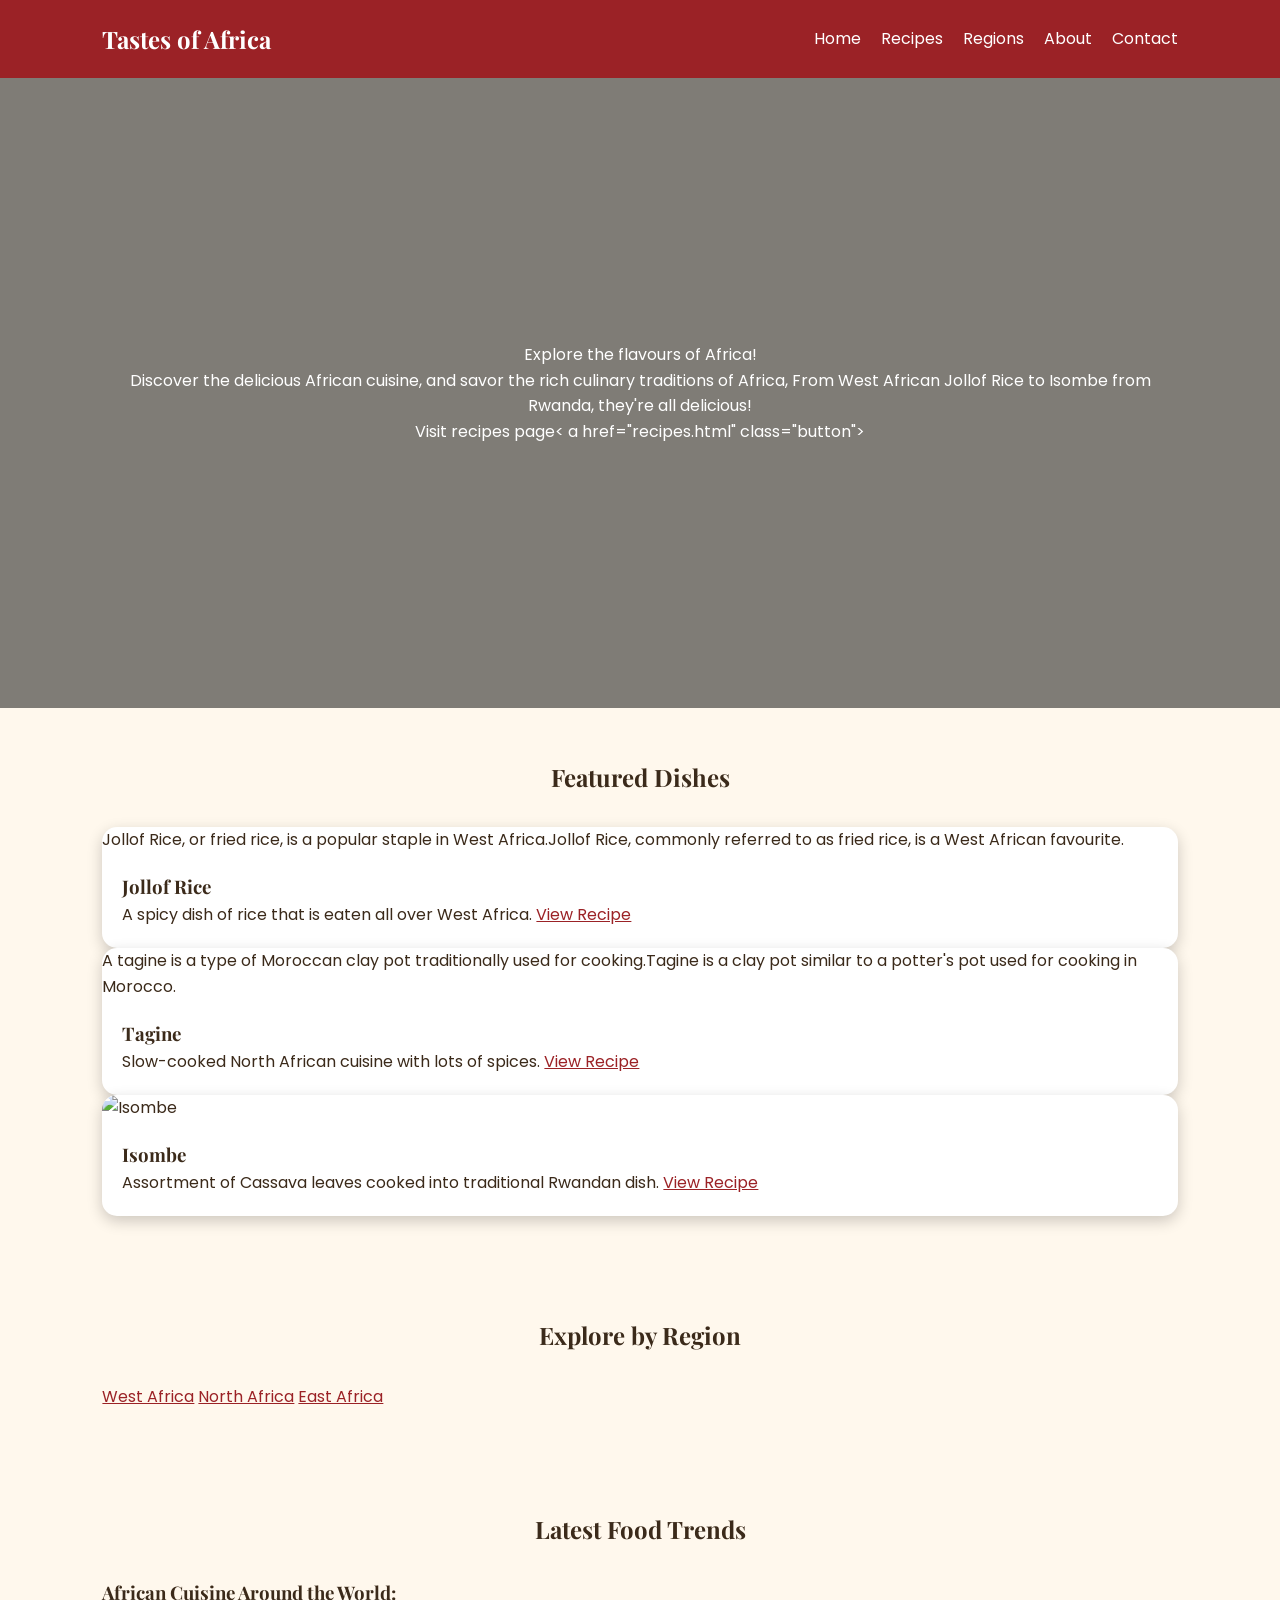
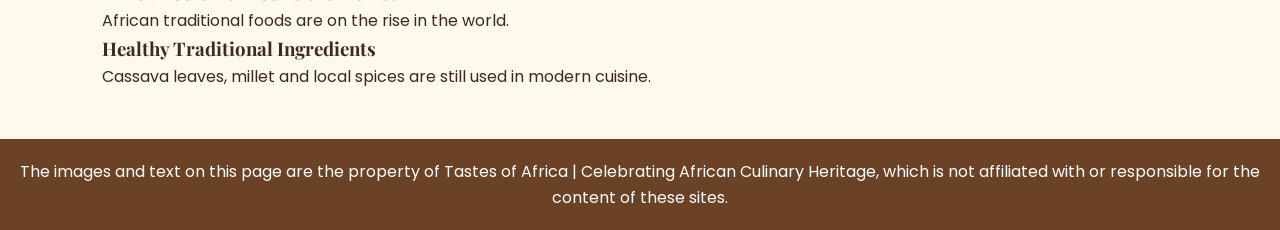
==== index.html @ 3fd537c4 "Tastes of Africa website" ====
<!DOCTYPE html>
<html lang="en">
<head>
    <meta charset="UTF-8">
    <meta name="viewport" content="width=device-width, initial-scale=1.0">
    <title>Tastes of Africa</title>

    <link rel="stylesheet" href="css/styles.css">

    <link href="https://fonts.googleapis.com/css2?family=Playfair+Display:wght@700&family=Poppins:wght@300;400;500;600&display=swap" rel="stylesheet">
</head>

<body>

<header>

    <nav>

        <h1>Tastes of Africa</h1>

        <ul>

            <li><a href="index.html">Home</a></li>

            <li><a href="recipes.html">Recipes</a></li>

            <li><a href="regions.html">Regions</a></li>

            <li><a href="about.html">About</a></li>

            <li><a href="contact.html">Contact</a></li>

        </ul>

    </nav>

</header>

<main>

<section class="hero">

    <div class="hero-text">

        Explore the flavours of Africa!

        <p>
            Discover the delicious African cuisine, and savor the rich culinary traditions of Africa,
            From West African Jollof Rice to Isombe from Rwanda, they're all delicious!
        </p>

        Visit recipes page< a href="recipes.html" class="button">

    </div>

</section>

<section class="featured">

    <h2>Featured Dishes</h2>

    <div class="card-container">

        <figure>

            Jollof Rice, or fried rice, is a popular staple in West Africa.Jollof Rice, commonly referred to as fried rice, is a West African favourite.

            <figcaption>

                <h3>Jollof Rice</h3>

                A spicy dish of rice that is eaten all over West Africa.

                <a href="jollof-rice.html">View Recipe</a>

            </figcaption>

        </figure>

        <figure>

            A tagine is a type of Moroccan clay pot traditionally used for cooking.Tagine is a clay pot similar to a potter's pot used for cooking in Morocco.

            <figcaption>

                <h3>Tagine</h3>

                Slow-cooked North African cuisine with lots of spices.

                <a href="tagine.html">View Recipe</a>

            </figcaption>

        </figure>

        <figure>

            <img src="images/isombe.jpg" alt="Isombe">

            <figcaption>

                <h3>Isombe</h3>

                Assortment of Cassava leaves cooked into traditional Rwandan dish.

                <a href="isombe.html">View Recipe</a>

            </figcaption>

        </figure>

    </div>

</section>

<section class="regions">

    <h2>Explore by Region</h2>

    <a href="regions.html">West Africa</a>

    <a href="regions.html">North Africa</a>

    <a href="regions.html">East Africa</a>

</section>

<section class="trends">

    <h2>Latest Food Trends</h2>

    <article>

        <h3>African Cuisine Around the World:</h3>

        <p>
            African traditional foods are on the rise in the world.
        </p>

    </article>

    <article>

        <h3>Healthy Traditional Ingredients</h3>

        <p>
            Cassava leaves, millet and local spices are still used in modern cuisine.
        </p>

    </article>

</section>

</main>

<footer>

The images and text on this page are the property of Tastes of Africa | Celebrating African Culinary Heritage, which is not affiliated with or responsible for the content of these sites.

</footer>

<script src="js/script.js"></script>

</body>
</html>
---- css/styles.css ----
* {
    margin: 0;
    padding: 0;
    box-sizing: border-box;
}


body {
    font-family: 'Poppins', sans-serif;
    background: #fff8ed;
    color: #3b2a1a;
    line-height: 1.6;
}


h1, h2, h3 {
    font-family: playfair display, serif;
}


/* Navigation */

nav {
    background: #9b2226;
    color: white;
    display: flex;
    justify-content: space-between;
    align-items: center;
    padding: 20px 8%;
}


nav ul {
    display: flex;
    list-style: none;
    gap: 20px;
}


nav a {
    color: white;
    text-decoration: none;
}


nav a:hover {
    color: #ffd166;
}



/* Hero */

.hero {

    height: 70vh;

    background:
    linear-gradient(
    rgba(0,0,0,0.5),
    rgba(0,0,0,0.5)
    ),
    url("../images/hero.jpg");

    background-size: cover;

    background-position: center;

    display: flex;

    justify-content: center;

    align-items: center;

    text-align: center;

    color: white;

}


.hero h2 {

    font-size: 3rem;

}


.hero a {

    display: inline-block;

    margin-top: 20px;

    padding: 12px 25px;

    background: #d9a441;

    color: white;

    text-decoration: none;

    border-radius: 25px;

}



/* Sections */

section {

    padding: 50px 8%;

}


section h2 {

    text-align: center;

    margin-bottom: 30px;

}



/* Cards */

.cards {

    display: grid;

    grid-template-columns: repeat(3, 1fr);

    gap: 30px;

}



figure {

    background: white;

    border-radius: 15px;

    overflow: hidden;

    box-shadow: 0 5px 15px rgba(0,0,0,0.2);

}



figure img {

    width: 100%;

    height: 250px;

    object-fit: cover;

}



figcaption {

    padding: 20px;

}



/* Links */

a {

    color: #9b2226;

}


/* Footer */

footer {

    background: #6b4226;

    color:white;

    text-align:center;

    padding:20px;

}



/* Mobile */

@media(max-width:768px){

    nav {

        flex-direction: column;

    }


    nav ul {

        flex-direction: column;

        margin-top:20px;

    }


    .cards {

        grid-template-columns:1fr;

    }


    .hero h2 {

        font-size:2rem;

    }

}
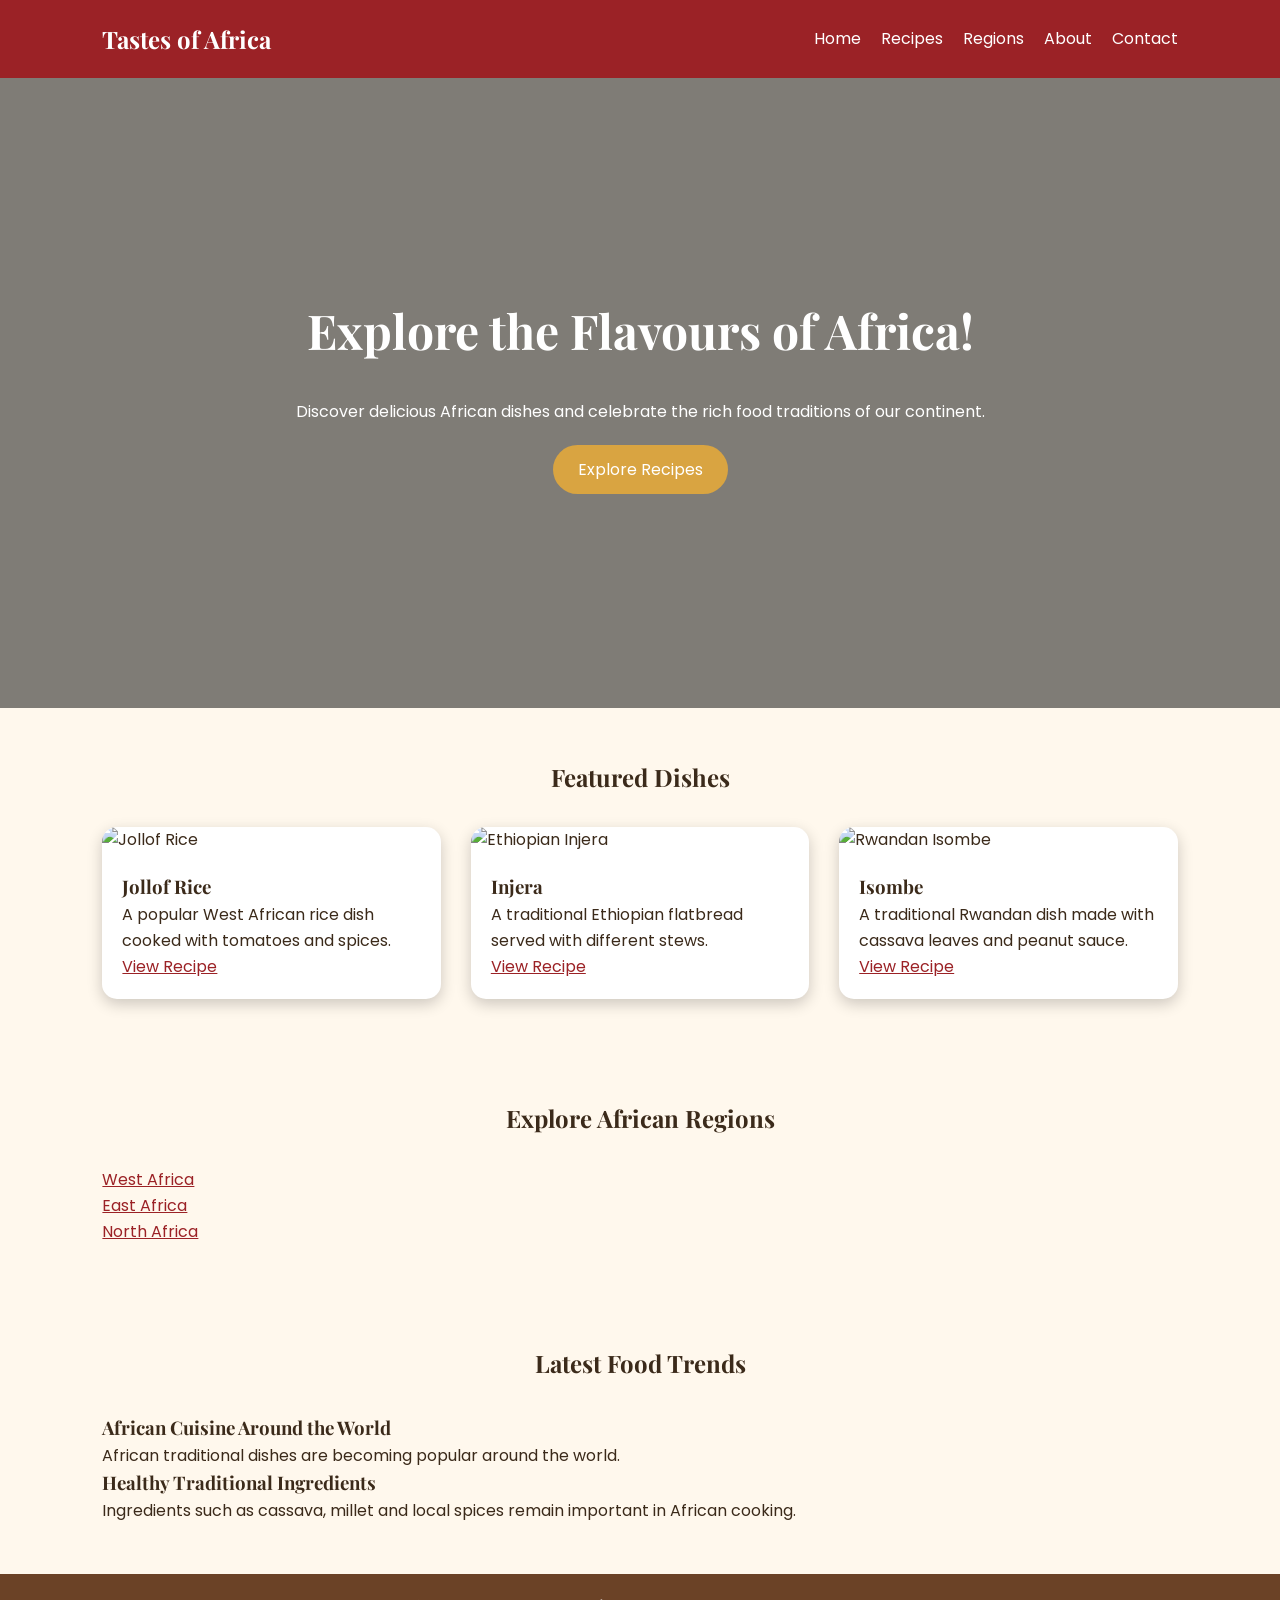
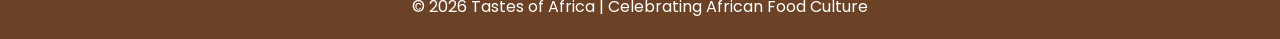
==== commit e65d1682: "Tastes of Africa website" ====
--- a/index.html
+++ b/index.html
@@ -1,3 +1,4 @@
+
 <!DOCTYPE html>
 <html lang="en">
 <head>
@@ -6,160 +7,97 @@
     <title>Tastes of Africa</title>
 
     <link rel="stylesheet" href="css/styles.css">
-
     <link href="https://fonts.googleapis.com/css2?family=Playfair+Display:wght@700&family=Poppins:wght@300;400;500;600&display=swap" rel="stylesheet">
 </head>
 
 <body>
 
 <header>
-
     <nav>
-
         <h1>Tastes of Africa</h1>
-
         <ul>
-
             <li><a href="index.html">Home</a></li>
-
             <li><a href="recipes.html">Recipes</a></li>
-
             <li><a href="regions.html">Regions</a></li>
-
             <li><a href="about.html">About</a></li>
-
             <li><a href="contact.html">Contact</a></li>
-
         </ul>
-
     </nav>
-
 </header>
 
 <main>
 
-<section class="hero">
+    <section class="hero">
+        <div class="hero-text">
+            <h2>Explore the Flavours of Africa!</h2>
+            <p>Discover delicious African dishes and celebrate the rich food traditions of our continent.</p>
+            <a href="recipes.html" class="button">Explore Recipes</a>
+        </div>
+    </section>
 
-    <div class="hero-text">
+    <section>
+        <h2>Featured Dishes</h2>
 
-        Explore the flavours of Africa!
+        <div class="cards">
 
-        <p>
-            Discover the delicious African cuisine, and savor the rich culinary traditions of Africa,
-            From West African Jollof Rice to Isombe from Rwanda, they're all delicious!
-        </p>
+            <figure>
+                <img src="images/jollof.jpg" alt="Jollof Rice">
+                <figcaption>
+                    <h3>Jollof Rice</h3>
+                    <p>A popular West African rice dish cooked with tomatoes and spices.</p>
+                    <a href="jollof-rice.html">View Recipe</a>
+                </figcaption>
+            </figure>
 
-        Visit recipes page< a href="recipes.html" class="button">
+            <figure>
+                <img src="images/injera.jpg" alt="Ethiopian Injera">
+                <figcaption>
+                    <h3>Injera</h3>
+                    <p>A traditional Ethiopian flatbread served with different stews.</p>
+                    <a href="injera.html">View Recipe</a>
+                </figcaption>
+            </figure>
 
-    </div>
+            <figure>
+                <img src="images/isombe.jpg" alt="Rwandan Isombe">
+                <figcaption>
+                    <h3>Isombe</h3>
+                    <p>A traditional Rwandan dish made with cassava leaves and peanut sauce.</p>
+                    <a href="isombe.html">View Recipe</a>
+                </figcaption>
+            </figure>
 
-</section>
+        </div>
+    </section>
 
-<section class="featured">
+    <section>
+        <h2>Explore African Regions</h2>
+        <p><a href="regions.html">West Africa</a></p>
+        <p><a href="regions.html">East Africa</a></p>
+        <p><a href="regions.html">North Africa</a></p>
+    </section>
 
-    <h2>Featured Dishes</h2>
+    <section>
+        <h2>Latest Food Trends</h2>
 
-    <div class="card-container">
+        <article>
+            <h3>African Cuisine Around the World</h3>
+            <p>African traditional dishes are becoming popular around the world.</p>
+        </article>
 
-        <figure>
-
-            Jollof Rice, or fried rice, is a popular staple in West Africa.Jollof Rice, commonly referred to as fried rice, is a West African favourite.
-
-            <figcaption>
-
-                <h3>Jollof Rice</h3>
-
-                A spicy dish of rice that is eaten all over West Africa.
-
-                <a href="jollof-rice.html">View Recipe</a>
-
-            </figcaption>
-
-        </figure>
-
-        <figure>
-
-            A tagine is a type of Moroccan clay pot traditionally used for cooking.Tagine is a clay pot similar to a potter's pot used for cooking in Morocco.
-
-            <figcaption>
-
-                <h3>Tagine</h3>
-
-                Slow-cooked North African cuisine with lots of spices.
-
-                <a href="tagine.html">View Recipe</a>
-
-            </figcaption>
-
-        </figure>
-
-        <figure>
-
-            <img src="images/isombe.jpg" alt="Isombe">
-
-            <figcaption>
-
-                <h3>Isombe</h3>
-
-                Assortment of Cassava leaves cooked into traditional Rwandan dish.
-
-                <a href="isombe.html">View Recipe</a>
-
-            </figcaption>
-
-        </figure>
-
-    </div>
-
-</section>
-
-<section class="regions">
-
-    <h2>Explore by Region</h2>
-
-    <a href="regions.html">West Africa</a>
-
-    <a href="regions.html">North Africa</a>
-
-    <a href="regions.html">East Africa</a>
-
-</section>
-
-<section class="trends">
-
-    <h2>Latest Food Trends</h2>
-
-    <article>
-
-        <h3>African Cuisine Around the World:</h3>
-
-        <p>
-            African traditional foods are on the rise in the world.
-        </p>
-
-    </article>
-
-    <article>
-
-        <h3>Healthy Traditional Ingredients</h3>
-
-        <p>
-            Cassava leaves, millet and local spices are still used in modern cuisine.
-        </p>
-
-    </article>
-
-</section>
+        <article>
+            <h3>Healthy Traditional Ingredients</h3>
+            <p>Ingredients such as cassava, millet and local spices remain important in African cooking.</p>
+        </article>
+    </section>
 
 </main>
 
 <footer>
-
-The images and text on this page are the property of Tastes of Africa | Celebrating African Culinary Heritage, which is not affiliated with or responsible for the content of these sites.
-
+    <p>© 2026 Tastes of Africa | Celebrating African Food Culture</p>
 </footer>
 
 <script src="js/script.js"></script>
 
 </body>
-</html>+</html>
--- a/css/styles.css
+++ b/css/styles.css
@@ -231,4 +231,47 @@
 
     }
 
-}+}
+
+/* Recipe cards */
+.recipe-card {
+    background: white;
+    padding: 15px;
+    border-radius: 10px;
+    box-shadow: 0 3px 10px #ccc;
+}
+
+.recipe-card img {
+    width: 100%;
+    height: 200px;
+    object-fit: cover;
+}
+
+button {
+    background: #9b2226;
+    color: white;
+    padding: 10px;
+    border: none;
+    cursor: pointer;
+    margin: 5px;
+}
+
+button:hover {
+    background: #6b4226;
+}
+
+/* Contact form */
+form {
+    max-width: 500px;
+    margin: auto;
+}
+
+input, textarea {
+    width: 100%;
+    padding: 10px;
+    margin: 8px 0 15px;
+}
+
+label {
+    display: block;
+}
